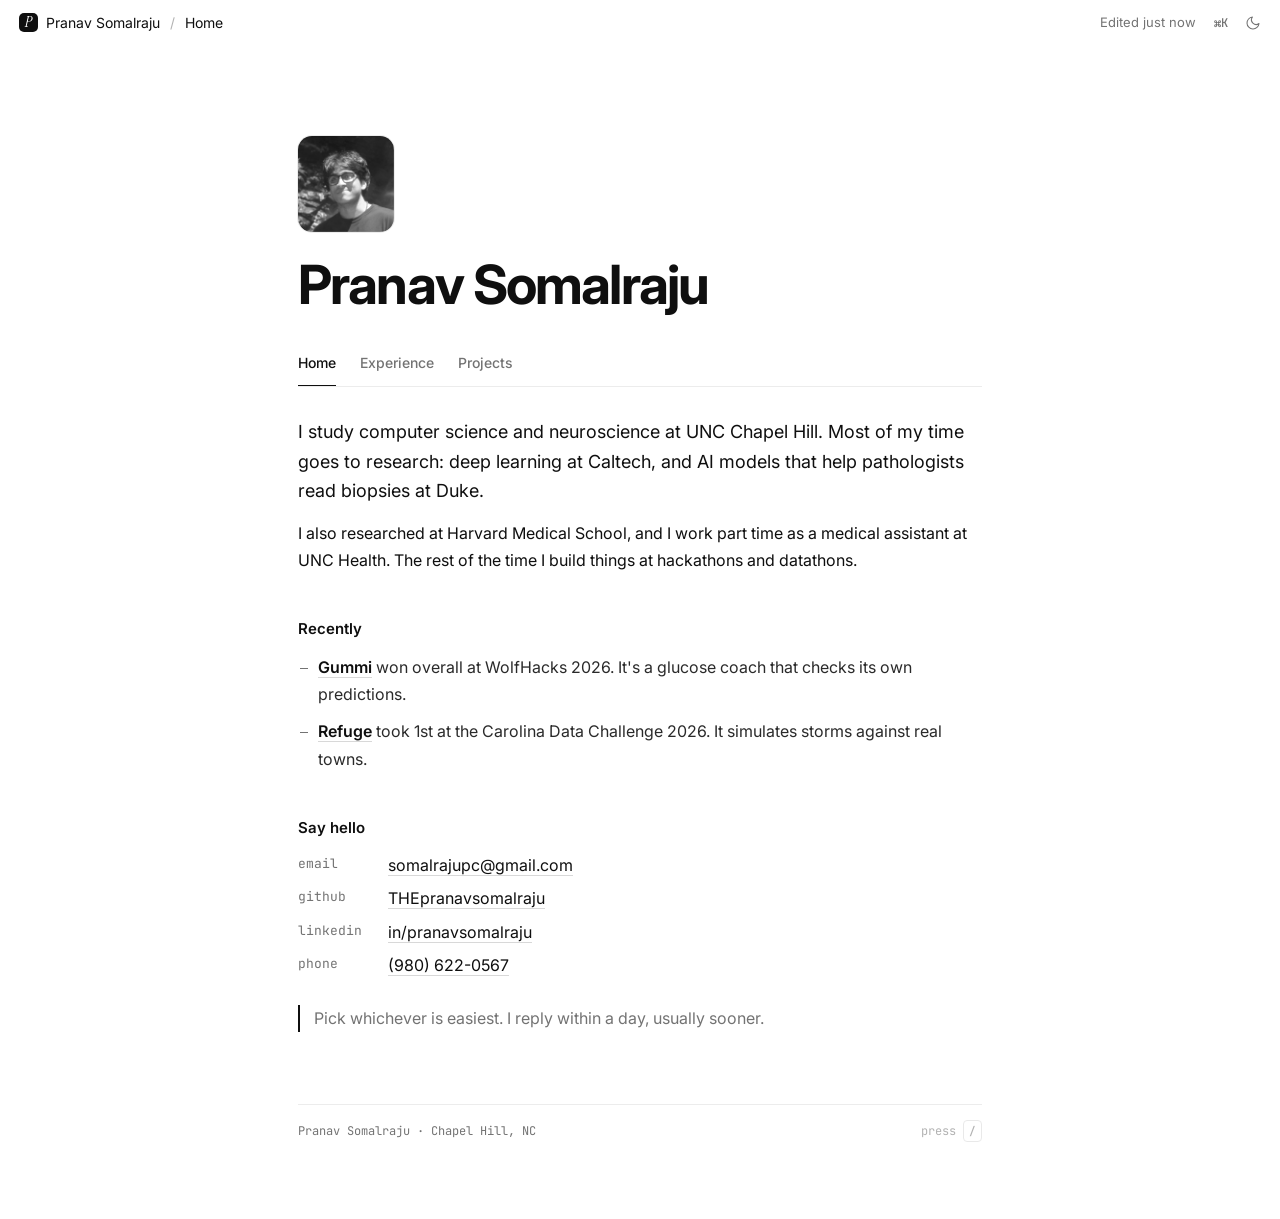
==== v2/index.html @ 1cdecbcf "Add a Listening carousel to the v2 home page, fed by Spotify A vanilla port of the squeeze carousel " ====
<!doctype html>
<html lang="en">
<head>
<meta charset="utf-8" />
<meta name="viewport" content="width=device-width, initial-scale=1" />
<title>Pranav Somalraju</title>
<meta name="description" content="Pranav Somalraju — computer science and neuroscience at UNC Chapel Hill, deep learning research at Caltech and Duke." />
<!-- prototype: keep it out of search until it replaces the live page -->
<meta name="robots" content="noindex" />
<link rel="icon" href="../favicon.ico" sizes="any" />
<script>try{var t=localStorage.getItem('v2-theme');if(t)document.documentElement.dataset.theme=t}catch(e){}</script>
<link rel="preconnect" href="https://fonts.googleapis.com">
<link rel="preconnect" href="https://fonts.gstatic.com" crossorigin>
<link href="https://fonts.googleapis.com/css2?family=Inter:wght@400;500;600;700&family=JetBrains+Mono:wght@400;500&family=Instrument+Serif:ital@0;1&display=swap" rel="stylesheet">
<link rel="stylesheet" href="style.css" />
</head>
<body>

<header class="topbar" id="topbar">
  <nav class="crumbs" aria-label="Breadcrumb">
    <a class="crumb" href="#home"><span class="mono-p" aria-hidden="true">P</span><span class="crumb-name">Pranav Somalraju</span></a>
    <span class="slash" aria-hidden="true">/</span>
    <span class="crumb cur" id="crumb" aria-current="page"></span>
  </nav>
  <div class="tb-right">
    <span class="edited" id="edited"></span>
    <button class="tb-btn" id="open-palette" aria-label="Commands"><kbd>⌘K</kbd></button>
    <button class="tb-btn sq" id="theme" aria-label="Switch theme"></button>
  </div>
</header>

<main class="page">
  <div class="page-icon"><img src="../portrait.jpg" alt="Pranav Somalraju" width="400" height="400" /></div>
  <h1 class="title" id="title" aria-label="Pranav Somalraju">Pranav Somalraju</h1>

  <div class="tabs" role="tablist" aria-label="Sections" id="tabs">
    <button class="tab" role="tab" id="t-home" aria-controls="v-home" data-tab="home">Home</button>
    <button class="tab" role="tab" id="t-experience" aria-controls="v-experience" data-tab="experience">Experience</button>
    <button class="tab" role="tab" id="t-projects" aria-controls="v-projects" data-tab="projects">Projects</button>
    <span class="tab-ink" id="tab-ink" aria-hidden="true"></span>
  </div>

  <!-- HOME -->
  <section class="view" id="v-home" role="tabpanel" aria-labelledby="t-home" data-view="home" hidden>
    <p class="lead">I study computer science and neuroscience at UNC Chapel Hill. Most of my time goes to research: deep learning at Caltech, and AI models that help pathologists read biopsies at Duke.</p>
    <p>I also researched at Harvard Medical School, and I work part time as a medical assistant at UNC Health. The rest of the time I build things at hackathons and datathons.</p>

    <h2 data-md="##">Recently</h2>
    <ul class="updates">
      <li><a href="#projects/gummi">Gummi</a> won overall at WolfHacks 2026. It's a glucose coach that checks its own predictions.</li>
      <li><a href="#projects/refuge">Refuge</a> took 1st at the Carolina Data Challenge 2026. It simulates storms against real towns.</li>
    </ul>

    <!-- live from /api/listening; stays hidden when Spotify isn't answering -->
    <div class="ls" id="ls" hidden>
      <div class="ls-head">
        <h2 data-md="##">Listening</h2>
        <div class="ls-nav"><button type="button" id="ls-prev" aria-label="Newer song">←</button><button type="button" id="ls-next" aria-label="Older song">→</button></div>
      </div>
      <div id="ls-car"></div>
    </div>

    <h2 data-md="##">Say hello</h2>
    <dl class="contact">
      <dt>email</dt><dd><a href="mailto:somalrajupc@gmail.com">somalrajupc@gmail.com</a></dd>
      <dt>github</dt><dd><a href="https://github.com/THEpranavsomalraju" target="_blank" rel="noopener">THEpranavsomalraju</a></dd>
      <dt>linkedin</dt><dd><a href="https://linkedin.com/in/pranavsomalraju" target="_blank" rel="noopener">in/pranavsomalraju</a></dd>
      <dt>phone</dt><dd><a href="tel:+19806220567">(980) 622-0567</a></dd>
    </dl>
    <blockquote>Pick whichever is easiest. I reply within a day, usually sooner.</blockquote>

    <!-- live from /api/contributions; stays hidden if GitHub can't be reached -->
    <div class="gh" id="gh" hidden></div>
  </section>

  <!-- EXPERIENCE -->
  <section class="view" id="v-experience" role="tabpanel" aria-labelledby="t-experience" data-view="experience" hidden>
    <ol class="tl" id="tl">
      <li class="tl-i" style="--logo:url(img/unc.png);--brand:#4B9CD3;--lh:34px;--ar:1.257">
        <span class="tl-when">present</span>
        <span class="tl-dot" aria-hidden="true"></span>
        <div class="tl-body"><h3>UNC Chapel Hill</h3><p><span class="role">Student</span> Computer science and neuroscience.</p></div>
        <span class="tl-logo" aria-hidden="true"><span class="logo"></span><span class="logo tint"></span></span>
      </li>
      <li class="tl-i" style="--logo:url(img/caltech.png);--brand:#FF6C0C;--lh:23px;--ar:4.135">
        <span class="tl-when">dec 2025 — now</span>
        <span class="tl-dot" aria-hidden="true"></span>
        <div class="tl-body"><h3>Caltech</h3><p><span class="role">Research</span> Deep learning.</p></div>
        <span class="tl-logo" aria-hidden="true"><span class="logo"></span><span class="logo tint"></span></span>
      </li>
      <li class="tl-i" style="--logo:url(img/duke.png);--brand:#012169;--brand-d:#5b84e6;--lh:30px;--ar:2.886">
        <span class="tl-when">sep 2024 — now</span>
        <span class="tl-dot" aria-hidden="true"></span>
        <div class="tl-body"><h3>Duke</h3><p><span class="role">Research</span> AI models for pathologists.</p></div>
        <span class="tl-logo" aria-hidden="true"><span class="logo"></span><span class="logo tint"></span></span>
      </li>
      <li class="tl-i">
        <span class="tl-when">now</span>
        <span class="tl-dot" aria-hidden="true"></span>
        <div class="tl-body"><h3>UNC Health</h3><p><span class="role">Work</span> Medical assistant, part time.</p></div>
      </li>
      <li class="tl-i">
        <span class="tl-when">earlier</span>
        <span class="tl-dot" aria-hidden="true"></span>
        <div class="tl-body"><h3>Harvard Medical School</h3><p><span class="role">Research</span></p></div>
      </li>
    </ol>
  </section>

  <!-- PROJECTS -->
  <section class="view" id="v-projects" role="tabpanel" aria-labelledby="t-projects" data-view="projects" hidden>
    <div class="wide">
      <svg id="net" viewBox="0 0 1200 440" role="group" aria-label="The tools I use, feeding into the projects they made. Hover or focus a project to read about it."></svg>
    </div>
    <article class="detail" id="detail" aria-live="polite"></article>
  </section>

  <footer class="foot">
    <span>Pranav Somalraju · Chapel Hill, NC</span>
    <span class="hint">press <kbd>/</kbd></span>
  </footer>
</main>

<!-- command palette -->
<div class="palette" id="palette" role="dialog" aria-modal="true" aria-label="Commands" hidden>
  <div class="pal-box">
    <div class="pal-in"><input id="pal-q" type="text" placeholder="Jump to a page, a project, or an action…" autocomplete="off" spellcheck="false" aria-controls="pal-list" /><kbd>esc</kbd></div>
    <div class="pal-list" id="pal-list" role="listbox"></div>
  </div>
</div>

<div class="toast" id="toast" role="status" aria-live="polite"></div>
<div class="ghost" id="ghost" aria-hidden="true">
  <svg viewBox="0 0 16 20"><path d="M1 1v15l4-3.6 2.6 6 2.4-1-2.6-5.9H13z"/></svg>
  <span>pranav</span>
</div>
<div class="ghost-sel" id="ghost-sel" aria-hidden="true"></div>

<script src="skyline.js"></script>
<script src="squeeze.js"></script>
<script src="app.js"></script>
</body>
</html>
---- v2/style.css ----
/* ───────────────────────── tokens ───────────────────────── */
:root{
  --bg:#ffffff; --bg-2:#f6f6f5;
  --ink:#0f0f0f; --ink-2:#2a2a2a; --muted:#737373; --faint:#b3b3b3;
  --line:#ececec; --line-2:#d8d8d8;
  --hover:rgba(15,15,15,.045); --hover-2:rgba(15,15,15,.08);
  --shadow:0 0 0 1px rgba(15,15,15,.06),0 12px 32px -8px rgba(15,15,15,.18),0 2px 6px rgba(15,15,15,.05);
  --scrim:rgba(15,15,15,.14);
  --sans:"Inter",ui-sans-serif,system-ui,-apple-system,"Segoe UI",sans-serif;
  --mono:"JetBrains Mono",ui-monospace,SFMono-Regular,Menlo,monospace;
  --serif:"Instrument Serif",Georgia,serif;
  --ease:cubic-bezier(.2,.8,.2,1);
  color-scheme:light;
}
@media (prefers-color-scheme:dark){
  :root:not([data-theme="light"]){
    --bg:#0d0d0d; --bg-2:#151515;
    --ink:#f1f1f1; --ink-2:#d6d6d6; --muted:#8c8c8c; --faint:#4d4d4d;
    --line:#212121; --line-2:#323232;
    --hover:rgba(255,255,255,.05); --hover-2:rgba(255,255,255,.09);
    --shadow:0 0 0 1px rgba(255,255,255,.08),0 18px 44px -10px rgba(0,0,0,.75);
    --scrim:rgba(0,0,0,.45);
    color-scheme:dark;
  }
  :root:not([data-theme="light"]) .tl-i{--b:var(--brand-d,var(--brand))}
}
:root[data-theme="dark"]{
  --bg:#0d0d0d; --bg-2:#151515;
  --ink:#f1f1f1; --ink-2:#d6d6d6; --muted:#8c8c8c; --faint:#4d4d4d;
  --line:#212121; --line-2:#323232;
  --hover:rgba(255,255,255,.05); --hover-2:rgba(255,255,255,.09);
  --shadow:0 0 0 1px rgba(255,255,255,.08),0 18px 44px -10px rgba(0,0,0,.75);
  --scrim:rgba(0,0,0,.45);
  color-scheme:dark;
}
:root[data-theme="dark"] .tl-i{--b:var(--brand-d,var(--brand))}

/* ───────────────────────── base ───────────────────────── */
*,*::before,*::after{box-sizing:border-box}
[hidden]{display:none!important}
html{-webkit-text-size-adjust:100%}
body{margin:0;background:var(--bg);color:var(--ink);font:16px/1.7 var(--sans);
  -webkit-font-smoothing:antialiased;text-rendering:optimizeLegibility;overflow-x:hidden}
::selection{background:var(--ink);color:var(--bg)}
a{color:inherit;text-decoration:none}
button{font:inherit;color:inherit;background:none;border:0;padding:0;cursor:pointer}
kbd{font:500 11px/1 var(--mono);padding:3px 5px;border-radius:4px;border:1px solid var(--line-2);color:var(--muted);background:var(--bg)}
:focus-visible{outline:2px solid var(--ink);outline-offset:2px;border-radius:3px}
.ic{width:16px;height:16px;flex:none;display:inline-block;vertical-align:-3px}

/* ───────────────────────── top bar ───────────────────────── */
.topbar{position:sticky;top:0;z-index:30;height:46px;display:flex;align-items:center;justify-content:space-between;
  padding:0 12px;background:color-mix(in srgb,var(--bg) 82%,transparent);
  backdrop-filter:saturate(1.4) blur(12px);-webkit-backdrop-filter:saturate(1.4) blur(12px);
  border-bottom:1px solid transparent;transition:border-color .25s}
.topbar.scrolled{border-color:var(--line)}
.crumbs{display:flex;align-items:center;gap:2px;min-width:0;font-size:14px}
.crumb{display:inline-flex;align-items:center;gap:8px;padding:3px 7px;border-radius:6px;white-space:nowrap;transition:background .15s}
a.crumb:hover{background:var(--hover)}
.slash{color:var(--faint);padding:0 1px}
.mono-p{width:19px;height:19px;border-radius:5px;background:var(--ink);color:var(--bg);display:grid;place-items:center;
  font:italic 400 15px/1 var(--serif);padding-top:1px}
.tb-right{display:flex;align-items:center;gap:4px}
.edited{font-size:13px;color:var(--muted);margin-right:8px;white-space:nowrap}
.tb-btn{display:inline-flex;align-items:center;gap:7px;height:30px;padding:0 6px;border-radius:6px;color:var(--muted);transition:background .15s,color .15s}
.tb-btn:hover{background:var(--hover);color:var(--ink)}
.tb-btn.sq{width:30px;justify-content:center;padding:0}
.tb-btn kbd{border:0;background:none;font-size:12px;padding:0}

/* ───────────────────────── header ───────────────────────── */
.page{max-width:740px;margin:0 auto;padding:0 28px 80px}
.page-icon{width:96px;height:96px;margin-top:clamp(48px,10vh,96px);position:relative;border-radius:14px;overflow:hidden;
  box-shadow:0 0 0 1px var(--line);background:var(--bg-2)}
.page-icon img{width:100%;height:100%;object-fit:cover;display:block;filter:grayscale(1) contrast(1.08);transition:filter 1.2s ease}
.page-icon:hover img{filter:grayscale(0) contrast(1)}
.title{font-size:clamp(38px,6.4vw,54px);line-height:1.06;font-weight:700;letter-spacing:-.035em;margin:24px 0 0;cursor:default}
.title .ch{display:inline-block;white-space:pre;text-align:center}
.title .ch.hot{font-family:var(--mono);font-weight:500}

.eq{display:inline-flex;align-items:flex-end;gap:2px;height:10px;flex:none}
.eq i{width:2px;height:100%;background:currentColor;transform-origin:bottom;animation:eq 1.1s ease-in-out infinite}
.eq i:nth-child(2){animation-delay:-.4s}.eq i:nth-child(3){animation-delay:-.8s}
@keyframes eq{0%,100%{transform:scaleY(.3)}50%{transform:scaleY(1)}}

/* ───────────────────────── tabs ───────────────────────── */
.tabs{position:relative;display:flex;gap:4px;margin-top:30px;border-bottom:1px solid var(--line);overflow-x:auto;scrollbar-width:none}
.tabs::-webkit-scrollbar{display:none}
.tab{padding:8px 10px 11px;font-size:14px;font-weight:500;color:var(--muted);white-space:nowrap;transition:color .2s}
.tab:first-child{padding-left:0}
.tab:hover,.tab[aria-selected="true"]{color:var(--ink)}
.tab-ink{position:absolute;left:0;bottom:-1px;height:2px;width:0;background:var(--ink);
  transition:transform .45s var(--ease),width .45s var(--ease)}

/* ───────────────────────── views ───────────────────────── */
.view{padding-top:30px}
.view.enter>*{animation:fade .5s var(--ease) both}
.view.enter>*:nth-child(2){animation-delay:.04s}.view.enter>*:nth-child(3){animation-delay:.08s}
.view.enter>*:nth-child(n+4){animation-delay:.12s}
@keyframes fade{from{opacity:0}to{opacity:1}}

p{margin:0 0 14px}
.lead{font-size:18px;line-height:1.65}
h2{position:relative;font-size:15px;font-weight:600;margin:42px 0 12px}
/* markdown's heading marks, there when you look for them */
@media (hover:hover) and (min-width:900px){
  h2::before{content:attr(data-md);position:absolute;left:-30px;top:.28em;font:500 12px/1 var(--mono);color:var(--faint);opacity:0;transition:opacity .15s}
  h2:hover::before{opacity:1}
}

.updates{list-style:none;margin:0;padding:0;display:grid;gap:10px}
.updates li{position:relative;padding-left:20px;color:var(--ink-2)}
.updates li::before{content:"";position:absolute;left:2px;top:.85em;width:8px;height:1px;background:var(--muted)}
.updates a,.contact a{border-bottom:1px solid var(--line-2);transition:border-color .2s}
.updates a{font-weight:600;color:var(--ink)}
.updates a:hover,.contact a:hover{border-color:var(--ink)}

.contact{display:grid;grid-template-columns:90px 1fr;row-gap:6px;margin:0}
.contact dt{font:13px/1.9 var(--mono);color:var(--muted)}
.contact dd{margin:0;line-height:1.7}
blockquote{margin:26px 0 0;padding:0 0 0 14px;border-left:2px solid var(--ink);color:var(--muted)}

/* ───────────────────────── home: listening ───────────────────────── */
.ls-head{display:flex;align-items:center;justify-content:space-between;margin:42px 0 12px}
.ls-head h2{margin:0}
.ls-nav{display:flex;gap:6px}
.ls-nav button{width:28px;height:28px;display:grid;place-items:center;border:1px solid var(--line-2);border-radius:6px;font:13px/1 var(--mono);color:var(--muted);transition:color .2s,border-color .2s}
.ls-nav button:hover{color:var(--ink);border-color:var(--ink)}
.sq{container-type:inline-size;display:flex;flex-direction:column;--sq-ease:cubic-bezier(.16,1,.3,1)}
.sq-viewport{width:100%;height:var(--sq-h);overflow:hidden}
.sq-strip{display:flex;height:100%;width:max-content}
.sq-card{position:relative;isolation:isolate;flex:none;height:100%;overflow:hidden;padding:0;background:var(--bg-2);cursor:pointer;
  transition-property:width,margin-left,border-radius;transition-timing-function:var(--sq-ease)}
.sq-card:focus-visible{outline:2px solid var(--ink);outline-offset:2px}
/* every cover is drawn at the open card's size and centred, so a squeezed
   card only shows less of it, never a rescaled one. squeezed covers sit in
   grey; the open one, and whichever you point at, come up in colour */
.sq-pic{position:absolute;top:0;left:50%;height:100%;width:var(--sq-hero);min-width:100%;max-width:none;transform:translateX(-50%);
  object-fit:cover;display:block;filter:grayscale(1) contrast(1.05);transition:filter var(--sq-ms) var(--sq-ease)}
.sq-card.front .sq-pic,.sq-card:hover .sq-pic{filter:none}
.sq-over{position:absolute;inset:auto 0 0 0;display:flex;align-items:flex-end;gap:8px;padding:44px 12px 10px;pointer-events:none;
  background:linear-gradient(to top,rgb(0 0 0/.62),transparent);color:#fff;font:500 11.5px/1.2 var(--mono);white-space:nowrap;
  opacity:0;transition:opacity var(--sq-ms) var(--sq-ease)}
.sq-card.front .sq-over{opacity:1}
.sq-panel{display:grid;margin-top:16px}
.sq-copy{grid-area:1/1;display:flex;flex-direction:column;align-items:flex-start;gap:12px;opacity:0;visibility:hidden;pointer-events:none;
  transition:opacity var(--sq-ms) var(--sq-ease),visibility var(--sq-ms)}
.sq-copy.on{opacity:1;visibility:visible;pointer-events:auto}
@container (min-width:560px){.sq-copy{flex-direction:row;justify-content:space-between;gap:28px}}
.sq-text{margin:0;font-size:15.5px;line-height:1.6;max-width:46ch}
.sq-t{font-weight:600}
.sq-d{color:var(--muted)}
.sq-act{flex:none;display:inline-flex;align-items:center;gap:6px;padding:6px 12px;border:1px solid var(--line-2);border-radius:6px;font-size:13.5px;font-weight:500;transition:border-color .2s}
.sq-act:hover{border-color:var(--ink)}

/* ───────────────────────── home: contribution skyline ───────────────────────── */
.gh{margin-top:46px}
.sk{position:relative;color:var(--ink);background:var(--bg);font-family:var(--sans)}
.sk-head{display:flex;flex-wrap:wrap;align-items:center;justify-content:space-between;gap:8px 16px;margin-bottom:12px}
.sk-title{margin:0;font-size:15px;font-weight:400;line-height:1.4}
.sk-title b{font-weight:600;font-variant-numeric:tabular-nums}
.sk-toggle{position:relative;display:inline-flex;padding:2px;border:1px solid var(--line-2);border-radius:7px}
.sk-thumb{position:absolute;top:2px;bottom:2px;left:2px;width:34px;border-radius:5px;background:var(--ink);transition:transform .5s cubic-bezier(.65,0,.35,1)}
.sk-tbtn{position:relative;z-index:1;width:34px;height:24px;font:500 11.5px var(--mono);color:var(--muted);transition:color .5s}
.sk-tbtn[aria-pressed="true"]{color:var(--bg)}
.sk-frame{border:1px solid var(--line);border-radius:10px}
.sk-pad{position:relative;padding:14px 14px 0}
.sk-stage{position:relative;width:100%;height:150px;overflow:hidden;border-radius:6px}
.sk-canvas{position:absolute;top:0;left:0;display:block;outline:none;font-family:var(--mono)}
.sk-stage:has(.sk-canvas:focus-visible){outline:2px solid var(--ink);outline-offset:4px}
.sk-corner{position:absolute;display:flex;flex-direction:column;gap:18px;pointer-events:none;
  transition-property:opacity,transform;transition-timing-function:cubic-bezier(.65,0,.35,1)}
.sk-tr{top:4px;right:4px;align-items:flex-end}
.sk-bl{bottom:4px;left:4px;align-items:flex-start}
.sk-stat .sk-l{font-size:12.5px;color:var(--muted);line-height:1.3}
.sk-stat .sk-v{display:flex;align-items:baseline;gap:6px;margin-top:2px}
.sk-stat .sk-n{font-weight:600;font-variant-numeric:tabular-nums;letter-spacing:-.02em;line-height:1;color:var(--sk-accent,var(--ink));transition:color .5s}
.sk-stat .sk-u{font-size:14px}
.sk-stat .sk-s{font:11.5px var(--mono);color:var(--muted);white-space:nowrap;margin-top:3px}
.sk-stat.end{text-align:right}.sk-stat.end .sk-v{justify-content:flex-end}
.sk-corner .sk-n{font-size:var(--sk-big,40px)}
.sk-stat.stack .sk-n{font-size:26px}
.sk-tip{position:absolute;top:14px;left:14px;z-index:5;white-space:nowrap;pointer-events:none;opacity:0;
  padding:7px 10px;border-radius:6px;background:var(--ink);color:var(--bg);font-size:12px;line-height:1;transition:opacity .15s}
.sk-tip strong{font-weight:600}
.sk-dim{opacity:.7}
.sk-arrow{position:absolute;top:100%;left:var(--arrow,50%);margin-left:-5px;border:5px solid transparent;border-top-color:var(--ink);border-bottom:0}
.sk-rowwrap{display:grid;transition-property:grid-template-rows,opacity;transition-timing-function:cubic-bezier(.65,0,.35,1)}
.sk-rowin{min-height:0;overflow:hidden}
.sk-stats{display:grid;grid-template-columns:repeat(4,1fr);gap:16px;padding:16px 14px 4px}
.sk-foot{display:flex;flex-wrap:wrap;align-items:center;justify-content:space-between;gap:8px 16px;padding:12px 14px;font-size:12px;color:var(--muted)}
.sk-hints{display:grid;flex:1}
.sk-hints span{grid-area:1/1;transition:opacity .5s}
.sk-legend{display:flex;align-items:center;gap:5px}
.sk-less{margin-right:2px}.sk-more{margin-left:2px}
.sk-sw{width:11px;height:11px;border-radius:2px;box-shadow:inset 0 0 0 1px rgba(127,127,127,.15);transition:background-color .5s,transform .2s}
.sk-sw:hover{transform:scale(1.25)}
.sk-sr{position:absolute;width:1px;height:1px;overflow:hidden;clip:rect(0 0 0 0);white-space:nowrap}
@media (max-width:760px){.sk-stats{grid-template-columns:1fr 1fr}.sk-pad{padding:12px 12px 0}}

/* ───────────────────────── experience: a timeline ─────────────────────────
   date, dot and title share one 24px line; the logo sits in its own column
   on the right, centred on the entry, every one cropped to its real edges */
.tl{list-style:none;margin:6px 0 0;padding:0;position:relative}
.tl::before{content:"";position:absolute;left:150px;top:12px;bottom:12px;width:1px;background:var(--line-2);transform-origin:top}
.tl-i{display:grid;grid-template-columns:132px 37px 1fr auto;align-items:start;padding:0 0 40px;position:relative;--b:var(--brand)}
.tl-i:last-child{padding-bottom:0}
.tl-when{font:12.5px/24px var(--mono);color:var(--muted);text-align:right;white-space:nowrap}
.tl-dot{justify-self:center;width:9px;height:9px;margin-top:7.5px;border-radius:50%;background:var(--bg);border:1.5px solid var(--ink);position:relative;z-index:1;
  transition:background .3s}
.tl-i:hover .tl-dot{background:var(--ink)}
.tl-body h3{font-size:17px;font-weight:600;letter-spacing:-.01em;margin:0 0 2px;line-height:24px}
.tl-body p{margin:0;color:var(--muted);font-size:15px;line-height:1.6}
.role{font:12px var(--mono);color:var(--ink-2);margin-right:8px}
/* the logos print in ink. hover a row and its own colour rises through it,
   the only colour on the page */
.tl-logo{align-self:center;position:relative;height:var(--lh);width:calc(var(--lh) * var(--ar));margin-left:24px}
.logo{position:absolute;inset:0;background:var(--ink);
  -webkit-mask:var(--logo) center/100% 100% no-repeat;mask:var(--logo) center/100% 100% no-repeat}
.logo.tint{background:var(--b);clip-path:inset(100% 0 0 0);transition:clip-path .7s cubic-bezier(.7,0,.2,1)}
.tl-i:hover .logo.tint{clip-path:inset(0 0 0 0)}
/* the rail draws itself in when you open the tab */
.tl.run::before{animation:grow 1.1s cubic-bezier(.6,0,.2,1) both}
.tl.run .tl-dot{animation:pop .4s var(--ease) both;animation-delay:calc(var(--n)*.18s + .1s)}
@keyframes grow{from{transform:scaleY(0)}to{transform:scaleY(1)}}
@keyframes pop{from{transform:scale(0)}to{transform:scale(1)}}

/* ───────────────────────── projects ───────────────────────── */
.wide{position:relative;left:50%;width:min(1180px,calc(100vw - 32px));transform:translateX(-50%)}
#net{display:block;width:100%;height:auto;overflow:visible;user-select:none}
#net .lab{font:500 12px var(--mono);fill:var(--faint);letter-spacing:.02em}
#net .edge{fill:none;stroke:var(--line-2);stroke-width:1;transition:stroke .3s,stroke-width .3s,opacity .3s}
#net .edge.lit{stroke:var(--ink);stroke-width:1.5;stroke-dasharray:4 6;animation:flow .9s linear infinite}
#net.dim .edge:not(.lit){opacity:.4}
@keyframes flow{to{stroke-dashoffset:-20}}
#net .node circle{fill:var(--bg);stroke:var(--ink);stroke-width:1.4;transition:fill .25s}
#net .nh circle{stroke:var(--muted)}
#net .nh.lit circle{fill:var(--ink);stroke:var(--ink)}
#net .ni{cursor:pointer}
#net .ni text{font:500 14px var(--mono);fill:var(--muted);transition:fill .2s}
#net .ni.lit circle{fill:var(--ink)}
#net .ni.lit text,#net .ni:hover text{fill:var(--ink)}
#net .no{cursor:pointer;outline:none}
#net .no .num{font:500 12px var(--mono);fill:var(--ink);transition:fill .25s}
#net .no .name{font:600 17px var(--sans);fill:var(--muted);letter-spacing:-.01em;transition:fill .2s}
#net .no.on .body{fill:var(--ink)}
#net .no.on .num{fill:var(--bg)}
#net .no.on .name,#net .no:hover .name{fill:var(--ink)}
#net .no:focus-visible .body{stroke-width:3}
#net .ring{fill:none;stroke:var(--ink);stroke-width:1;opacity:0;transform-box:fill-box;transform-origin:center}
#net .ring.ping{animation:ping .9s var(--ease)}
@keyframes ping{0%{opacity:.7;transform:scale(1)}100%{opacity:0;transform:scale(2)}}
#net .spark{fill:var(--ink)}

.detail{margin-top:18px;padding-top:26px;border-top:1px solid var(--line);min-height:300px}
.detail.swap>*{animation:fade .35s ease both}
.d-meta{font:12.5px var(--mono);color:var(--muted);margin:0 0 6px}
.d-title{font-size:32px;font-weight:700;letter-spacing:-.03em;line-height:1.15;margin:0 0 4px}
.d-note{color:var(--muted);margin:0 0 16px}
.d-desc{font-size:17px;line-height:1.7;margin:0 0 22px}
.d-rows{display:grid;grid-template-columns:110px 1fr;row-gap:6px;margin:0 0 20px}
.d-rows dt{font:13px/1.9 var(--mono);color:var(--muted)}
.d-rows dd{margin:0;font:13.5px/1.9 var(--mono);color:var(--ink-2)}
.d-links{display:flex;gap:18px;font-weight:500}
.d-links a{border-bottom:1px solid var(--line-2);transition:border-color .2s}
.d-links a:hover{border-color:var(--ink)}

/* ───────────────────────── palette ───────────────────────── */
.palette{position:fixed;inset:0;z-index:60;background:var(--scrim);display:flex;justify-content:center;align-items:flex-start;padding:13vh 14px 0}
.pal-box{width:min(560px,100%);background:var(--bg);border-radius:12px;box-shadow:var(--shadow);overflow:hidden;animation:pop2 .2s var(--ease)}
@keyframes pop2{from{opacity:0;transform:translateY(-4px)}}
.pal-in{display:flex;align-items:center;gap:10px;padding:0 16px;border-bottom:1px solid var(--line)}
.pal-in input{flex:1;height:52px;border:0;outline:0;background:none;font:16px var(--sans);color:var(--ink)}
.pal-in input::placeholder{color:var(--faint)}
.pal-list{max-height:min(380px,55vh);overflow-y:auto;padding:6px}
.pal-g{font:500 11.5px var(--mono);color:var(--faint);padding:10px 10px 5px}
.pal-i{display:flex;align-items:center;gap:11px;padding:8px 10px;border-radius:7px;font-size:14.5px;cursor:pointer}
.pal-i .h{margin-left:auto;font:12px var(--mono);color:var(--faint)}
.pal-i[aria-selected="true"]{background:var(--hover-2)}
.pal-empty{padding:22px 12px;color:var(--muted);font-size:14px;text-align:center}

/* ───────────────────────── toast, ghost, footer ───────────────────────── */
.toast{position:fixed;left:50%;bottom:26px;z-index:70;transform:translate(-50%,14px);opacity:0;pointer-events:none;
  background:var(--ink);color:var(--bg);font-size:13.5px;font-weight:500;padding:9px 14px;border-radius:8px;transition:opacity .25s,transform .35s var(--ease)}
.toast.on{opacity:1;transform:translate(-50%,0)}

/* someone else is in the doc. only ever after you've gone quiet. */
.ghost{position:fixed;left:0;top:0;z-index:55;pointer-events:none;opacity:0;display:flex;align-items:flex-start;gap:2px;
  transition:transform 1.25s cubic-bezier(.45,0,.2,1),opacity .4s}
.ghost svg{width:15px;height:19px;fill:var(--ink);stroke:var(--bg);stroke-width:1.2;stroke-linejoin:round}
.ghost span{margin-top:15px;font:500 11px/1 var(--mono);background:var(--ink);color:var(--bg);padding:4px 6px;border-radius:4px 4px 4px 1px}
.ghost.on{opacity:1}
.ghost-sel{position:absolute;z-index:1;pointer-events:none;border-radius:4px;background:var(--hover-2);
  box-shadow:inset 2px 0 0 var(--ink);opacity:0;transition:opacity .35s}
.ghost-sel.on{opacity:1}

.foot{display:flex;justify-content:space-between;align-items:center;gap:12px;margin-top:72px;padding-top:18px;border-top:1px solid var(--line);
  font:12px var(--mono);color:var(--muted)}
.foot .hint{opacity:.55;transition:opacity .2s}
.foot .hint:hover{opacity:1}

/* the theme switch spreads out from wherever you clicked */
::view-transition-old(root),::view-transition-new(root){animation:none;mix-blend-mode:normal}

/* ───────────────────────── small screens ───────────────────────── */
@media (max-width:760px){
  .page{padding:0 18px 64px}
  .edited,.crumb-name,.foot .hint{display:none}
  .lead{font-size:17px}
  .tl::before{left:7px;top:10px}
  .tl-i{grid-template-columns:15px 1fr auto;column-gap:14px;padding-bottom:30px}
  .tl-dot{grid-column:1;grid-row:1;margin-top:5.5px}
  .tl-when{grid-column:2;grid-row:1;text-align:left;line-height:20px;margin-bottom:4px}
  .tl-body{grid-column:2;grid-row:2}
  .tl-logo{grid-column:3;grid-row:1/3;margin-left:12px;height:calc(var(--lh) * .78);width:calc(var(--lh) * .78 * var(--ar))}
  .wide{width:calc(100vw - 20px)}
  #net .ni text{font-size:15px}
  .d-title{font-size:27px}
  .d-rows{grid-template-columns:86px 1fr}
}

@media (prefers-reduced-motion:reduce){
  *,*::before,*::after{animation-duration:.01ms!important;animation-iteration-count:1!important;transition-duration:.01ms!important}
}
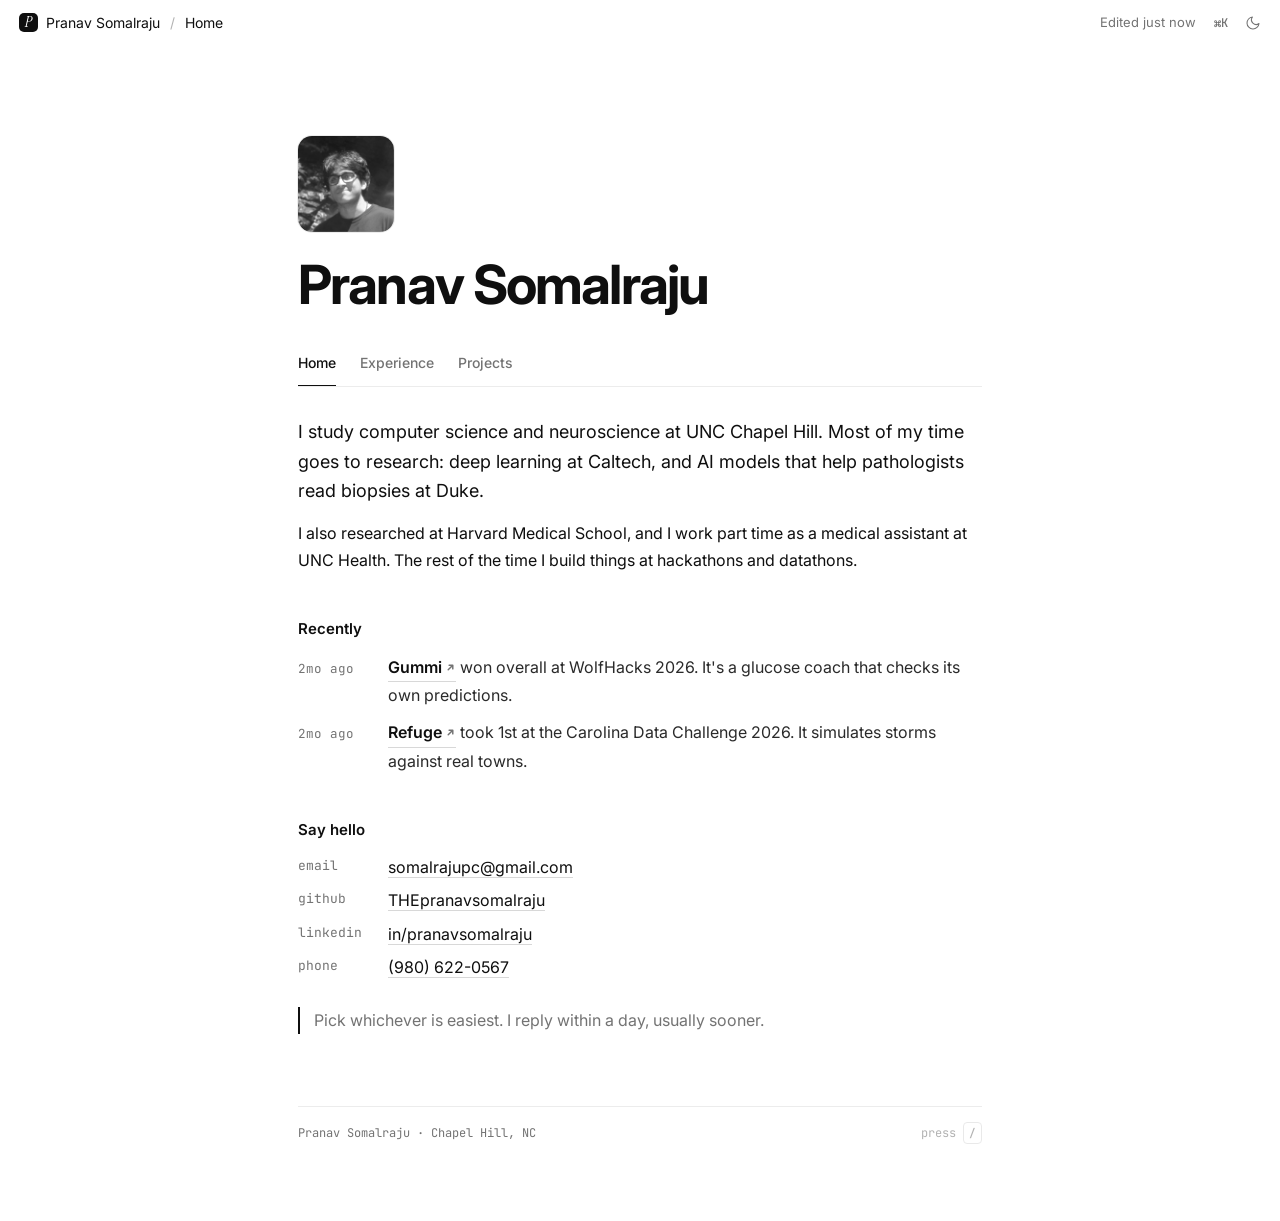
==== commit c1e48e19: "Date the v2 Recently list, add App Team Carolina, reorder Home Recently reads as a changelog now: ho" ====
--- a/v2/index.html
+++ b/v2/index.html
@@ -47,18 +47,10 @@
 
     <h2 data-md="##">Recently</h2>
     <ul class="updates">
-      <li><a href="#projects/gummi">Gummi</a> won overall at WolfHacks 2026. It's a glucose coach that checks its own predictions.</li>
-      <li><a href="#projects/refuge">Refuge</a> took 1st at the Carolina Data Challenge 2026. It simulates storms against real towns.</li>
+      <li><time class="ago" datetime="2026-10-04">oct 4</time><span><a class="go" href="#projects/gummi">Gummi<svg class="go-ic" viewBox="0 0 12 12" aria-hidden="true"><path d="M3.5 8.5 8.5 3.5M4.5 3.5h4v4"/></svg></a> won overall at WolfHacks 2026. It's a glucose coach that checks its own predictions.</span></li>
+      <li><time class="ago" datetime="2026-09-27">sep 27</time><span><a class="go" href="#projects/refuge">Refuge<svg class="go-ic" viewBox="0 0 12 12" aria-hidden="true"><path d="M3.5 8.5 8.5 3.5M4.5 3.5h4v4"/></svg></a> took 1st at the Carolina Data Challenge 2026. It simulates storms against real towns.</span></li>
     </ul>
 
-    <!-- live from /api/listening; stays hidden when Spotify isn't answering -->
-    <div class="ls" id="ls" hidden>
-      <div class="ls-head">
-        <h2 data-md="##">Listening</h2>
-        <div class="ls-nav"><button type="button" id="ls-prev" aria-label="Newer song">←</button><button type="button" id="ls-next" aria-label="Older song">→</button></div>
-      </div>
-      <div id="ls-car"></div>
-    </div>
 
     <h2 data-md="##">Say hello</h2>
     <dl class="contact">
@@ -71,6 +63,16 @@
 
     <!-- live from /api/contributions; stays hidden if GitHub can't be reached -->
     <div class="gh" id="gh" hidden></div>
+
+    <!-- live from /api/listening; stays hidden when Spotify isn't answering -->
+    <div class="ls" id="ls" hidden>
+      <div class="ls-head">
+        <h2 data-md="##">Listening</h2>
+        <div class="ls-nav"><button type="button" id="ls-prev" aria-label="Newer song">←</button><button type="button" id="ls-next" aria-label="Older song">→</button></div>
+      </div>
+      <div id="ls-car"></div>
+    </div>
+
   </section>
 
   <!-- EXPERIENCE -->
@@ -80,6 +82,12 @@
         <span class="tl-when">present</span>
         <span class="tl-dot" aria-hidden="true"></span>
         <div class="tl-body"><h3>UNC Chapel Hill</h3><p><span class="role">Student</span> Computer science and neuroscience.</p></div>
+        <span class="tl-logo" aria-hidden="true"><span class="logo"></span><span class="logo tint"></span></span>
+      </li>
+      <li class="tl-i" style="--logo:url(img/atc.svg);--brand:#56A0D3;--lh:36px;--ar:1.038">
+        <span class="tl-when">sep 2026 — now</span>
+        <span class="tl-dot" aria-hidden="true"></span>
+        <div class="tl-body"><h3>App Team Carolina</h3><p><span class="role">Backend developer</span> Luminary team.</p></div>
         <span class="tl-logo" aria-hidden="true"><span class="logo"></span><span class="logo tint"></span></span>
       </li>
       <li class="tl-i" style="--logo:url(img/caltech.png);--brand:#FF6C0C;--lh:23px;--ar:4.135">
--- a/v2/style.css
+++ b/v2/style.css
@@ -108,11 +108,17 @@
 }
 
 .updates{list-style:none;margin:0;padding:0;display:grid;gap:10px}
-.updates li{position:relative;padding-left:20px;color:var(--ink-2)}
-.updates li::before{content:"";position:absolute;left:2px;top:.85em;width:8px;height:1px;background:var(--muted)}
+/* a changelog: when on the left, what on the right */
+.updates li{display:grid;grid-template-columns:76px 1fr;column-gap:14px;align-items:baseline;color:var(--ink-2)}
+.ago{font:12.5px var(--mono);color:var(--muted);white-space:nowrap}
 .updates a,.contact a{border-bottom:1px solid var(--line-2);transition:border-color .2s}
 .updates a{font-weight:600;color:var(--ink)}
 .updates a:hover,.contact a:hover{border-color:var(--ink)}
+/* the arrow says "this goes somewhere", and leans that way when you point at it */
+.go{display:inline-flex;align-items:center;gap:3px}
+.go-ic{width:11px;height:11px;fill:none;stroke:currentColor;stroke-width:1.6;stroke-linecap:round;stroke-linejoin:round;
+  color:var(--muted);transition:transform .25s var(--ease),color .2s}
+.go:hover .go-ic{color:var(--ink);transform:translate(1.5px,-1.5px)}
 
 .contact{display:grid;grid-template-columns:90px 1fr;row-gap:6px;margin:0}
 .contact dt{font:13px/1.9 var(--mono);color:var(--muted)}
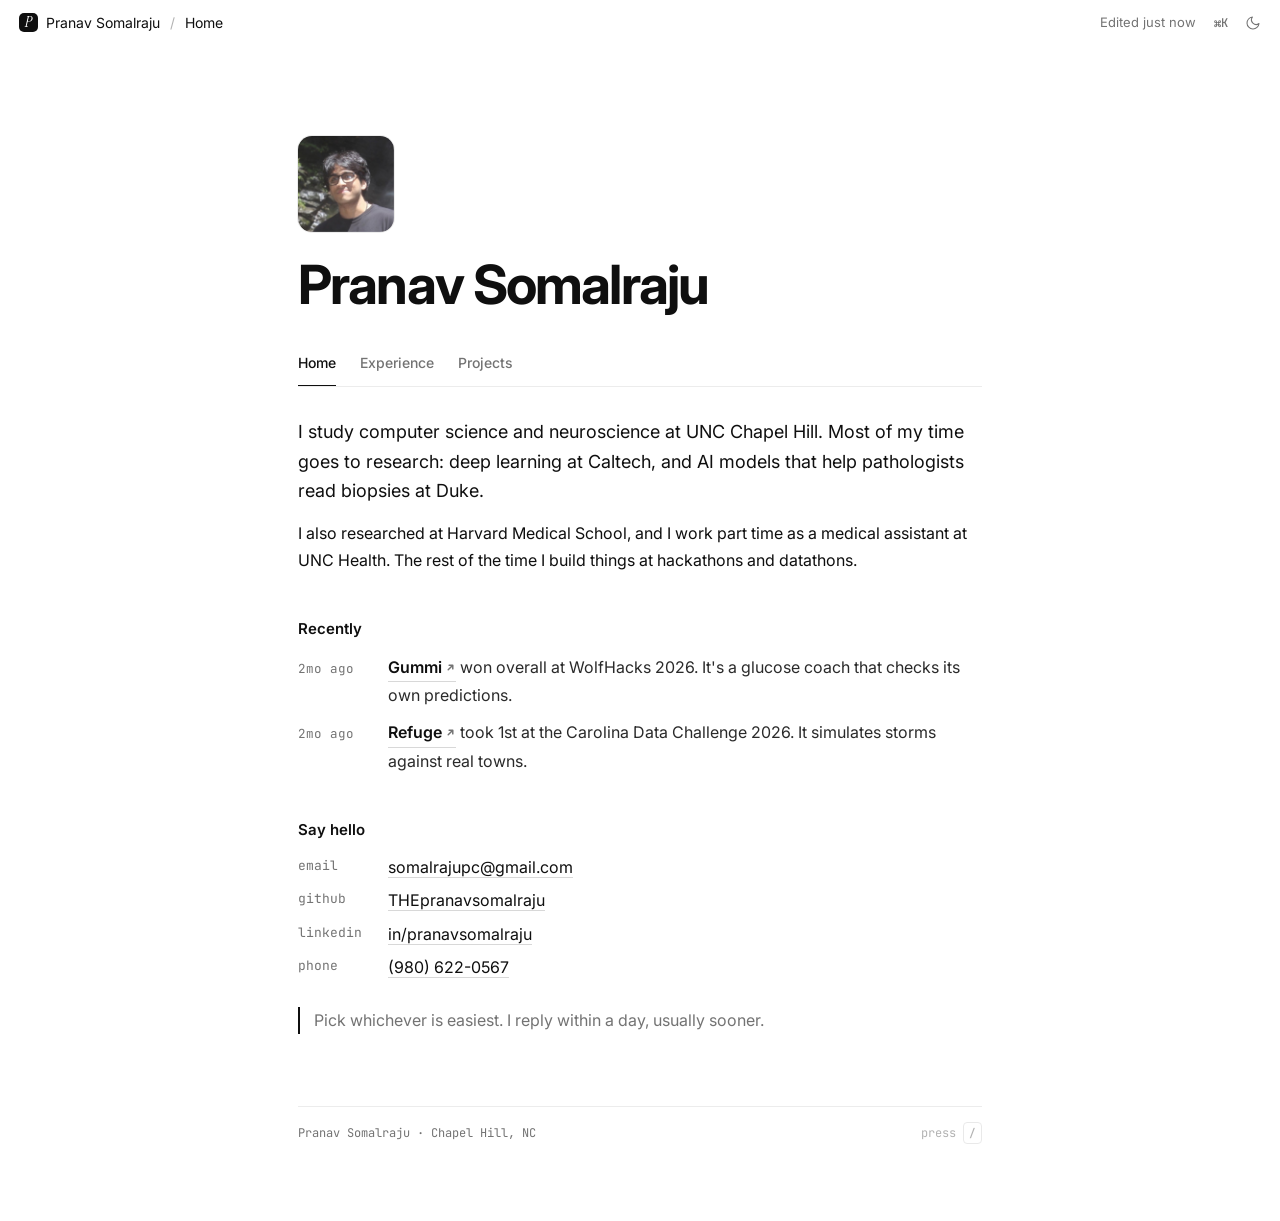
==== commit 78bf4a4d: "Colour the v2 logos and portrait, green the skyline, scramble all text Every timeline logo now shows" ====
--- a/v2/index.html
+++ b/v2/index.html
@@ -82,35 +82,37 @@
         <span class="tl-when">present</span>
         <span class="tl-dot" aria-hidden="true"></span>
         <div class="tl-body"><h3>UNC Chapel Hill</h3><p><span class="role">Student</span> Computer science and neuroscience.</p></div>
-        <span class="tl-logo" aria-hidden="true"><span class="logo"></span><span class="logo tint"></span></span>
+        <span class="tl-logo" aria-hidden="true"><span class="logo"></span></span>
       </li>
       <li class="tl-i" style="--logo:url(img/atc.svg);--brand:#56A0D3;--lh:36px;--ar:1.038">
         <span class="tl-when">sep 2026 — now</span>
         <span class="tl-dot" aria-hidden="true"></span>
         <div class="tl-body"><h3>App Team Carolina</h3><p><span class="role">Backend developer</span> Luminary team.</p></div>
-        <span class="tl-logo" aria-hidden="true"><span class="logo"></span><span class="logo tint"></span></span>
+        <span class="tl-logo" aria-hidden="true"><span class="logo"></span></span>
       </li>
       <li class="tl-i" style="--logo:url(img/caltech.png);--brand:#FF6C0C;--lh:23px;--ar:4.135">
         <span class="tl-when">dec 2025 — now</span>
         <span class="tl-dot" aria-hidden="true"></span>
         <div class="tl-body"><h3>Caltech</h3><p><span class="role">Research</span> Deep learning.</p></div>
-        <span class="tl-logo" aria-hidden="true"><span class="logo"></span><span class="logo tint"></span></span>
+        <span class="tl-logo" aria-hidden="true"><span class="logo"></span></span>
       </li>
       <li class="tl-i" style="--logo:url(img/duke.png);--brand:#012169;--brand-d:#5b84e6;--lh:30px;--ar:2.886">
         <span class="tl-when">sep 2024 — now</span>
         <span class="tl-dot" aria-hidden="true"></span>
         <div class="tl-body"><h3>Duke</h3><p><span class="role">Research</span> AI models for pathologists.</p></div>
-        <span class="tl-logo" aria-hidden="true"><span class="logo"></span><span class="logo tint"></span></span>
+        <span class="tl-logo" aria-hidden="true"><span class="logo"></span></span>
       </li>
-      <li class="tl-i">
+      <li class="tl-i" style="--lh:32px;--ar:1.876">
         <span class="tl-when">now</span>
         <span class="tl-dot" aria-hidden="true"></span>
         <div class="tl-body"><h3>UNC Health</h3><p><span class="role">Work</span> Medical assistant, part time.</p></div>
+        <span class="tl-logo pic" aria-hidden="true"><img class="lt" src="img/unchealth.svg" alt=""><img class="dk" src="img/unchealth-dark.svg" alt=""></span>
       </li>
-      <li class="tl-i">
+      <li class="tl-i" style="--lh:44px;--ar:0.861">
         <span class="tl-when">earlier</span>
         <span class="tl-dot" aria-hidden="true"></span>
         <div class="tl-body"><h3>Harvard Medical School</h3><p><span class="role">Research</span></p></div>
+        <span class="tl-logo pic" aria-hidden="true"><img src="img/hms.svg" alt=""></span>
       </li>
     </ol>
   </section>
--- a/v2/style.css
+++ b/v2/style.css
@@ -71,11 +71,13 @@
 .page{max-width:740px;margin:0 auto;padding:0 28px 80px}
 .page-icon{width:96px;height:96px;margin-top:clamp(48px,10vh,96px);position:relative;border-radius:14px;overflow:hidden;
   box-shadow:0 0 0 1px var(--line);background:var(--bg-2)}
-.page-icon img{width:100%;height:100%;object-fit:cover;display:block;filter:grayscale(1) contrast(1.08);transition:filter 1.2s ease}
-.page-icon:hover img{filter:grayscale(0) contrast(1)}
+.page-icon img{width:100%;height:100%;object-fit:cover;display:block}
 .title{font-size:clamp(38px,6.4vw,54px);line-height:1.06;font-weight:700;letter-spacing:-.035em;margin:24px 0 0;cursor:default}
 .title .ch{display:inline-block;white-space:pre;text-align:center}
 .title .ch.hot{font-family:var(--mono);font-weight:500}
+/* any letter on the page, mid-scramble: the real one holds its place, the glyph sits over it */
+.scr{position:relative;color:transparent}
+.scr::after{content:attr(data-g);position:absolute;left:50%;top:0;transform:translateX(-50%);color:var(--sc);font-family:var(--mono);font-weight:500;pointer-events:none}
 
 .eq{display:inline-flex;align-items:flex-end;gap:2px;height:10px;flex:none}
 .eq i{width:2px;height:100%;background:currentColor;transform-origin:bottom;animation:eq 1.1s ease-in-out infinite}
@@ -179,7 +181,7 @@
 .sk-bl{bottom:4px;left:4px;align-items:flex-start}
 .sk-stat .sk-l{font-size:12.5px;color:var(--muted);line-height:1.3}
 .sk-stat .sk-v{display:flex;align-items:baseline;gap:6px;margin-top:2px}
-.sk-stat .sk-n{font-weight:600;font-variant-numeric:tabular-nums;letter-spacing:-.02em;line-height:1;color:var(--sk-accent,var(--ink));transition:color .5s}
+.sk-stat .sk-n{font-weight:600;font-variant-numeric:tabular-nums;letter-spacing:-.02em;line-height:1;color:var(--ink)}
 .sk-stat .sk-u{font-size:14px}
 .sk-stat .sk-s{font:11.5px var(--mono);color:var(--muted);white-space:nowrap;margin-top:3px}
 .sk-stat.end{text-align:right}.sk-stat.end .sk-v{justify-content:flex-end}
@@ -217,13 +219,20 @@
 .tl-body h3{font-size:17px;font-weight:600;letter-spacing:-.01em;margin:0 0 2px;line-height:24px}
 .tl-body p{margin:0;color:var(--muted);font-size:15px;line-height:1.6}
 .role{font:12px var(--mono);color:var(--ink-2);margin-right:8px}
-/* the logos print in ink. hover a row and its own colour rises through it,
-   the only colour on the page */
+/* logos in their own colours. single-colour marks are drawn as a mask in
+   the brand colour (so Duke can lighten on a dark page); the multi-colour
+   ones are pictures, with a reversed UNC Health for dark pages */
 .tl-logo{align-self:center;position:relative;height:var(--lh);width:calc(var(--lh) * var(--ar));margin-left:24px}
-.logo{position:absolute;inset:0;background:var(--ink);
+.logo{position:absolute;inset:0;background:var(--b);
   -webkit-mask:var(--logo) center/100% 100% no-repeat;mask:var(--logo) center/100% 100% no-repeat}
-.logo.tint{background:var(--b);clip-path:inset(100% 0 0 0);transition:clip-path .7s cubic-bezier(.7,0,.2,1)}
-.tl-i:hover .logo.tint{clip-path:inset(0 0 0 0)}
+.tl-logo.pic img{position:absolute;inset:0;width:100%;height:100%;display:block}
+.tl-logo.pic .dk{display:none}
+:root[data-theme="dark"] .tl-logo .lt{display:none}
+:root[data-theme="dark"] .tl-logo .dk{display:block}
+@media (prefers-color-scheme:dark){
+  :root:not([data-theme="light"]) .tl-logo .lt{display:none}
+  :root:not([data-theme="light"]) .tl-logo .dk{display:block}
+}
 /* the rail draws itself in when you open the tab */
 .tl.run::before{animation:grow 1.1s cubic-bezier(.6,0,.2,1) both}
 .tl.run .tl-dot{animation:pop .4s var(--ease) both;animation-delay:calc(var(--n)*.18s + .1s)}
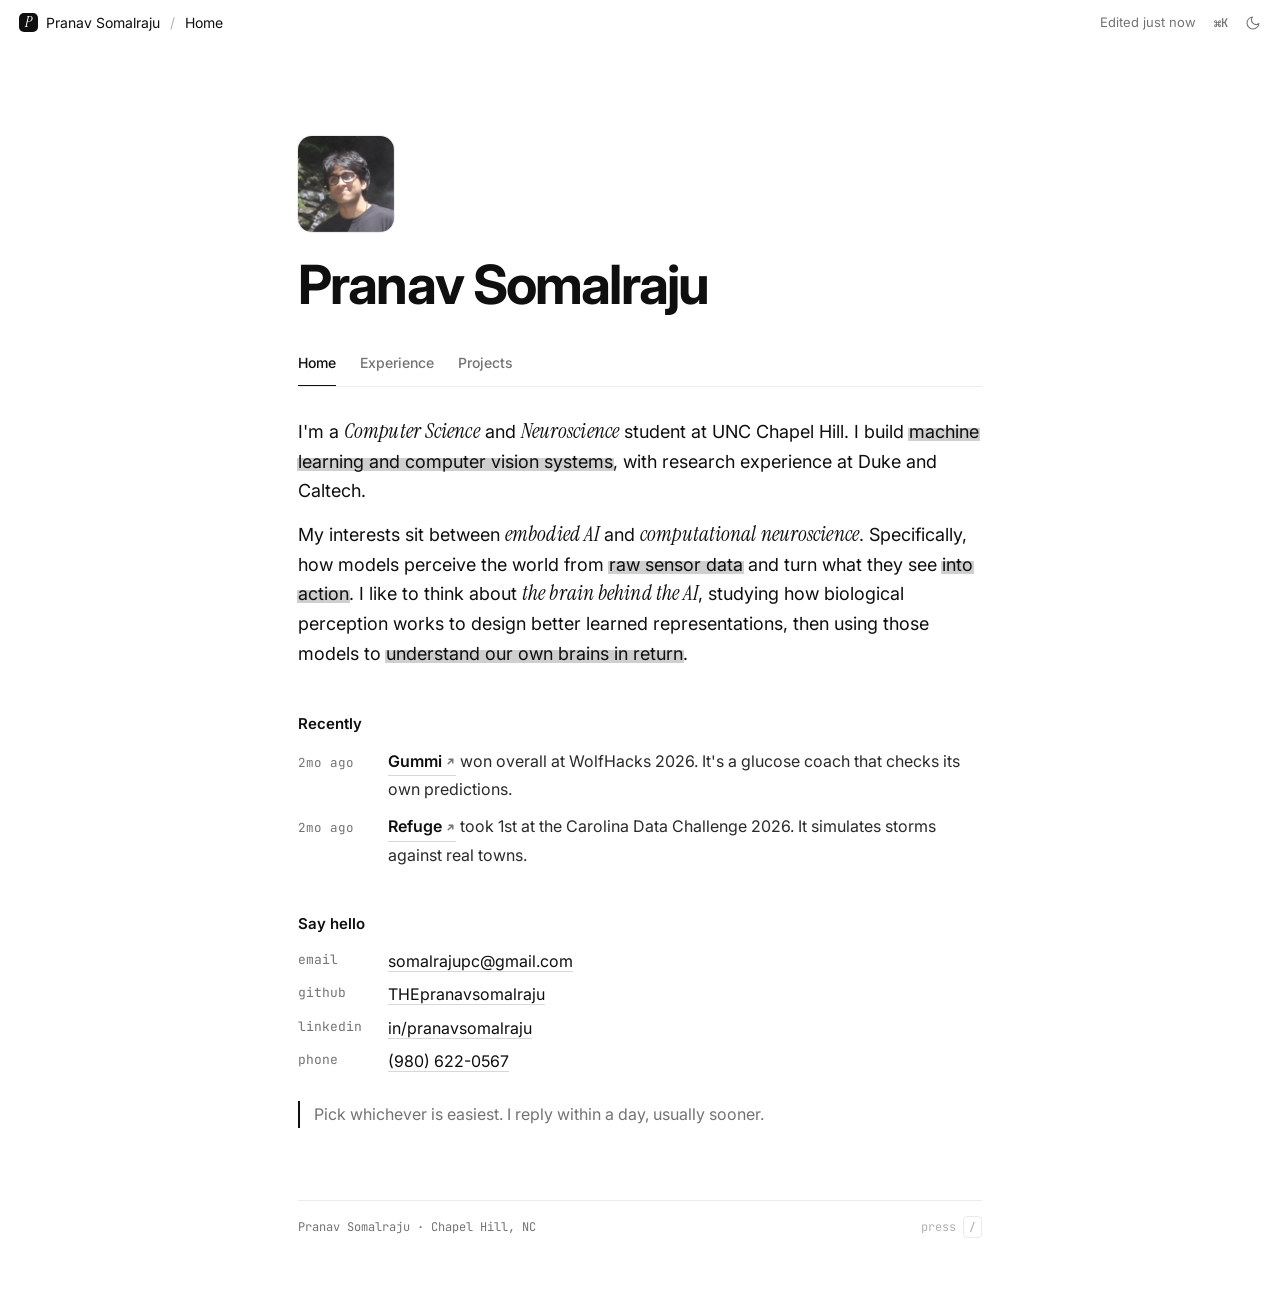
==== commit 7e2d3e0e: "Use Pranav's own bio on the v2 home page, with its key words marked The two bio paragraphs are now h" ====
--- a/v2/index.html
+++ b/v2/index.html
@@ -42,8 +42,10 @@
 
   <!-- HOME -->
   <section class="view" id="v-home" role="tabpanel" aria-labelledby="t-home" data-view="home" hidden>
-    <p class="lead">I study computer science and neuroscience at UNC Chapel Hill. Most of my time goes to research: deep learning at Caltech, and AI models that help pathologists read biopsies at Duke.</p>
-    <p>I also researched at Harvard Medical School, and I work part time as a medical assistant at UNC Health. The rest of the time I build things at hackathons and datathons.</p>
+    <div class="bio" id="bio">
+      <p class="lead">I'm a <em>Computer Science</em> and <em>Neuroscience</em> student at UNC Chapel Hill. I build <mark>machine learning and computer vision systems</mark>, with research experience at Duke and Caltech.</p>
+      <p class="lead">My interests sit between <em>embodied AI</em> and <em>computational neuroscience</em>. Specifically, how models perceive the world from <mark>raw sensor data</mark> and turn what they see <mark>into action</mark>. I like to think about <em>the brain behind the AI</em>, studying how biological perception works to design better learned representations, then using those models to <mark>understand our own brains in return</mark>.</p>
+    </div>
 
     <h2 data-md="##">Recently</h2>
     <ul class="updates">
--- a/v2/style.css
+++ b/v2/style.css
@@ -102,6 +102,14 @@
 
 p{margin:0 0 14px}
 .lead{font-size:18px;line-height:1.65}
+/* the bio's key words: ideas in a serif italic, the concrete work under a
+   stroke of ink that draws itself in, one after another, the first time
+   the bio is seen */
+.bio em{font-family:var(--serif);font-style:italic;font-size:1.16em;line-height:1;letter-spacing:.005em;color:var(--ink)}
+.bio mark{color:var(--ink);background:linear-gradient(transparent 34%,var(--hl) 34%,var(--hl) 94%,transparent 94%) no-repeat 0 0/0% 100%;
+  padding:0 .08em;margin:0 -.08em;-webkit-box-decoration-break:clone;box-decoration-break:clone;--hl:color-mix(in srgb,var(--ink) 20%,transparent)}
+.bio.inked mark{background-size:100% 100%;transition:background-size .9s cubic-bezier(.65,0,.25,1) calc(var(--n,0) * .35s + .25s)}
+.bio mark:hover{--hl:color-mix(in srgb,var(--ink) 32%,transparent)}
 h2{position:relative;font-size:15px;font-weight:600;margin:42px 0 12px}
 /* markdown's heading marks, there when you look for them */
 @media (hover:hover) and (min-width:900px){
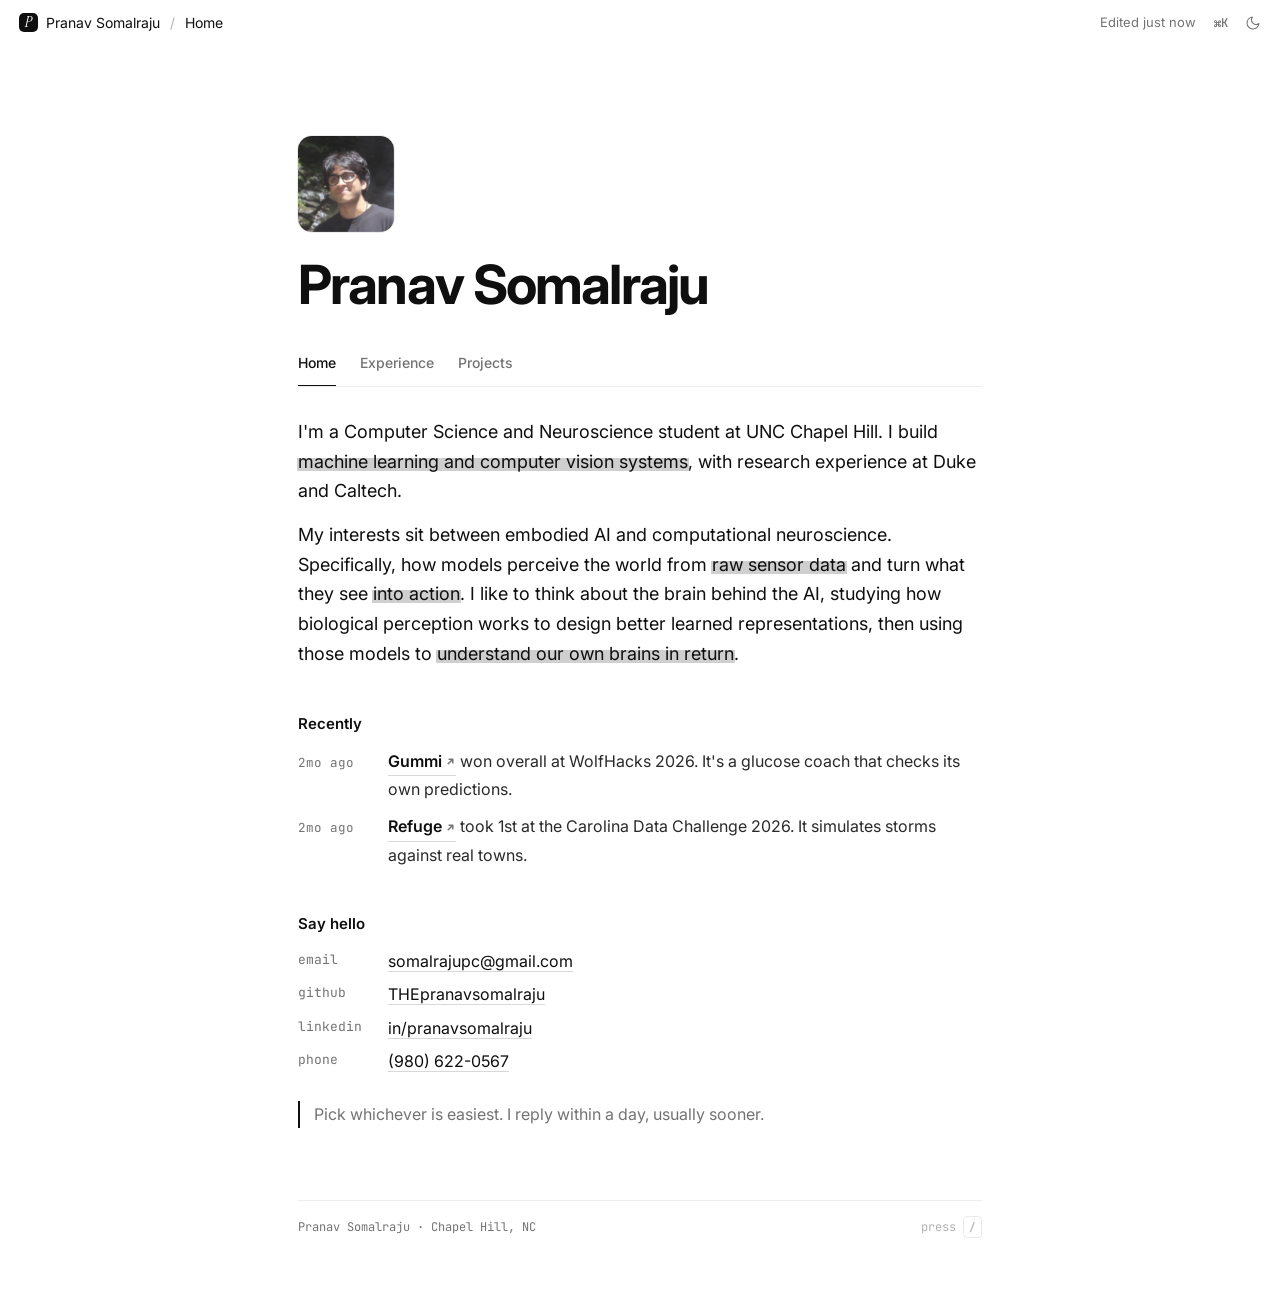
==== commit 1043dd1f: "Drop the serif italics from the v2 bio, keep the ink highlights Co-Authored-By: Claude Opus 5.5 <nor" ====
--- a/v2/index.html
+++ b/v2/index.html
@@ -43,8 +43,8 @@
   <!-- HOME -->
   <section class="view" id="v-home" role="tabpanel" aria-labelledby="t-home" data-view="home" hidden>
     <div class="bio" id="bio">
-      <p class="lead">I'm a <em>Computer Science</em> and <em>Neuroscience</em> student at UNC Chapel Hill. I build <mark>machine learning and computer vision systems</mark>, with research experience at Duke and Caltech.</p>
-      <p class="lead">My interests sit between <em>embodied AI</em> and <em>computational neuroscience</em>. Specifically, how models perceive the world from <mark>raw sensor data</mark> and turn what they see <mark>into action</mark>. I like to think about <em>the brain behind the AI</em>, studying how biological perception works to design better learned representations, then using those models to <mark>understand our own brains in return</mark>.</p>
+      <p class="lead">I'm a Computer Science and Neuroscience student at UNC Chapel Hill. I build <mark>machine learning and computer vision systems</mark>, with research experience at Duke and Caltech.</p>
+      <p class="lead">My interests sit between embodied AI and computational neuroscience. Specifically, how models perceive the world from <mark>raw sensor data</mark> and turn what they see <mark>into action</mark>. I like to think about the brain behind the AI, studying how biological perception works to design better learned representations, then using those models to <mark>understand our own brains in return</mark>.</p>
     </div>
 
     <h2 data-md="##">Recently</h2>
@@ -81,40 +81,34 @@
   <section class="view" id="v-experience" role="tabpanel" aria-labelledby="t-experience" data-view="experience" hidden>
     <ol class="tl" id="tl">
       <li class="tl-i" style="--logo:url(img/unc.png);--brand:#4B9CD3;--lh:34px;--ar:1.257">
-        <span class="tl-when">present</span>
+        <div class="tl-side"><span class="tl-logo" aria-hidden="true"><span class="logo"></span></span><span class="tl-when">present</span></div>
         <span class="tl-dot" aria-hidden="true"></span>
         <div class="tl-body"><h3>UNC Chapel Hill</h3><p><span class="role">Student</span> Computer science and neuroscience.</p></div>
-        <span class="tl-logo" aria-hidden="true"><span class="logo"></span></span>
       </li>
       <li class="tl-i" style="--logo:url(img/atc.svg);--brand:#56A0D3;--lh:36px;--ar:1.038">
-        <span class="tl-when">sep 2026 — now</span>
+        <div class="tl-side"><span class="tl-logo" aria-hidden="true"><span class="logo"></span></span><span class="tl-when">sep 2026 — now</span></div>
         <span class="tl-dot" aria-hidden="true"></span>
         <div class="tl-body"><h3>App Team Carolina</h3><p><span class="role">Backend developer</span> Luminary team.</p></div>
-        <span class="tl-logo" aria-hidden="true"><span class="logo"></span></span>
       </li>
       <li class="tl-i" style="--logo:url(img/caltech.png);--brand:#FF6C0C;--lh:23px;--ar:4.135">
-        <span class="tl-when">dec 2025 — now</span>
+        <div class="tl-side"><span class="tl-logo" aria-hidden="true"><span class="logo"></span></span><span class="tl-when">dec 2025 — now</span></div>
         <span class="tl-dot" aria-hidden="true"></span>
         <div class="tl-body"><h3>Caltech</h3><p><span class="role">Research</span> Deep learning.</p></div>
-        <span class="tl-logo" aria-hidden="true"><span class="logo"></span></span>
       </li>
       <li class="tl-i" style="--logo:url(img/duke.png);--brand:#012169;--brand-d:#5b84e6;--lh:30px;--ar:2.886">
-        <span class="tl-when">sep 2024 — now</span>
+        <div class="tl-side"><span class="tl-logo" aria-hidden="true"><span class="logo"></span></span><span class="tl-when">sep 2024 — now</span></div>
         <span class="tl-dot" aria-hidden="true"></span>
         <div class="tl-body"><h3>Duke</h3><p><span class="role">Research</span> AI models for pathologists.</p></div>
-        <span class="tl-logo" aria-hidden="true"><span class="logo"></span></span>
       </li>
       <li class="tl-i" style="--lh:32px;--ar:1.876">
-        <span class="tl-when">now</span>
+        <div class="tl-side"><span class="tl-logo pic" aria-hidden="true"><img class="lt" src="img/unchealth.svg" alt=""><img class="dk" src="img/unchealth-dark.svg" alt=""></span><span class="tl-when">now</span></div>
         <span class="tl-dot" aria-hidden="true"></span>
         <div class="tl-body"><h3>UNC Health</h3><p><span class="role">Work</span> Medical assistant, part time.</p></div>
-        <span class="tl-logo pic" aria-hidden="true"><img class="lt" src="img/unchealth.svg" alt=""><img class="dk" src="img/unchealth-dark.svg" alt=""></span>
       </li>
       <li class="tl-i" style="--lh:44px;--ar:0.861">
-        <span class="tl-when">earlier</span>
+        <div class="tl-side"><span class="tl-logo pic" aria-hidden="true"><img src="img/hms.svg" alt=""></span><span class="tl-when">earlier</span></div>
         <span class="tl-dot" aria-hidden="true"></span>
         <div class="tl-body"><h3>Harvard Medical School</h3><p><span class="role">Research</span></p></div>
-        <span class="tl-logo pic" aria-hidden="true"><img src="img/hms.svg" alt=""></span>
       </li>
     </ol>
   </section>
--- a/v2/style.css
+++ b/v2/style.css
@@ -102,10 +102,8 @@
 
 p{margin:0 0 14px}
 .lead{font-size:18px;line-height:1.65}
-/* the bio's key words: ideas in a serif italic, the concrete work under a
-   stroke of ink that draws itself in, one after another, the first time
-   the bio is seen */
-.bio em{font-family:var(--serif);font-style:italic;font-size:1.16em;line-height:1;letter-spacing:.005em;color:var(--ink)}
+/* the bio's key work sits under a stroke of ink that draws itself in, one
+   after another, the first time the bio is seen */
 .bio mark{color:var(--ink);background:linear-gradient(transparent 34%,var(--hl) 34%,var(--hl) 94%,transparent 94%) no-repeat 0 0/0% 100%;
   padding:0 .08em;margin:0 -.08em;-webkit-box-decoration-break:clone;box-decoration-break:clone;--hl:color-mix(in srgb,var(--ink) 20%,transparent)}
 .bio.inked mark{background-size:100% 100%;transition:background-size .9s cubic-bezier(.65,0,.25,1) calc(var(--n,0) * .35s + .25s)}
@@ -214,13 +212,15 @@
 @media (max-width:760px){.sk-stats{grid-template-columns:1fr 1fr}.sk-pad{padding:12px 12px 0}}
 
 /* ───────────────────────── experience: a timeline ─────────────────────────
-   date, dot and title share one 24px line; the logo sits in its own column
-   on the right, centred on the entry, every one cropped to its real edges */
-.tl{list-style:none;margin:6px 0 0;padding:0;position:relative}
-.tl::before{content:"";position:absolute;left:150px;top:12px;bottom:12px;width:1px;background:var(--line-2);transform-origin:top}
-.tl-i{display:grid;grid-template-columns:132px 37px 1fr auto;align-items:start;padding:0 0 40px;position:relative;--b:var(--brand)}
+   balanced on a centred rail: logo and date on the left, the role on the
+   right. logos share one right edge, and date, dot and title share one 24px
+   line, every logo cropped to its real edges */
+.tl{list-style:none;margin:10px 0 0;padding:0;position:relative}
+.tl::before{content:"";position:absolute;left:calc(50% - .5px);top:12px;bottom:12px;width:1px;background:var(--line-2);transform-origin:top}
+.tl-i{display:grid;grid-template-columns:minmax(0,1fr) 37px minmax(0,1fr);align-items:stretch;padding:0 0 44px;position:relative;--b:var(--brand)}
 .tl-i:last-child{padding-bottom:0}
-.tl-when{font:12.5px/24px var(--mono);color:var(--muted);text-align:right;white-space:nowrap}
+.tl-side{display:flex;justify-content:flex-end;align-items:flex-start;gap:24px}
+.tl-when{width:112px;flex:none;font:12.5px/24px var(--mono);color:var(--muted);text-align:right;white-space:nowrap}
 .tl-dot{justify-self:center;width:9px;height:9px;margin-top:7.5px;border-radius:50%;background:var(--bg);border:1.5px solid var(--ink);position:relative;z-index:1;
   transition:background .3s}
 .tl-i:hover .tl-dot{background:var(--ink)}
@@ -230,7 +230,7 @@
 /* logos in their own colours. single-colour marks are drawn as a mask in
    the brand colour (so Duke can lighten on a dark page); the multi-colour
    ones are pictures, with a reversed UNC Health for dark pages */
-.tl-logo{align-self:center;position:relative;height:var(--lh);width:calc(var(--lh) * var(--ar));margin-left:24px}
+.tl-logo{align-self:center;flex:none;position:relative;height:var(--lh);width:calc(var(--lh) * var(--ar))}
 .logo{position:absolute;inset:0;background:var(--b);
   -webkit-mask:var(--logo) center/100% 100% no-repeat;mask:var(--logo) center/100% 100% no-repeat}
 .tl-logo.pic img{position:absolute;inset:0;width:100%;height:100%;display:block}
@@ -331,8 +331,9 @@
   .lead{font-size:17px}
   .tl::before{left:7px;top:10px}
   .tl-i{grid-template-columns:15px 1fr auto;column-gap:14px;padding-bottom:30px}
+  .tl-side{display:contents}
   .tl-dot{grid-column:1;grid-row:1;margin-top:5.5px}
-  .tl-when{grid-column:2;grid-row:1;text-align:left;line-height:20px;margin-bottom:4px}
+  .tl-when{grid-column:2;grid-row:1;width:auto;text-align:left;line-height:20px;margin-bottom:4px}
   .tl-body{grid-column:2;grid-row:2}
   .tl-logo{grid-column:3;grid-row:1/3;margin-left:12px;height:calc(var(--lh) * .78);width:calc(var(--lh) * .78 * var(--ar))}
   .wide{width:calc(100vw - 20px)}
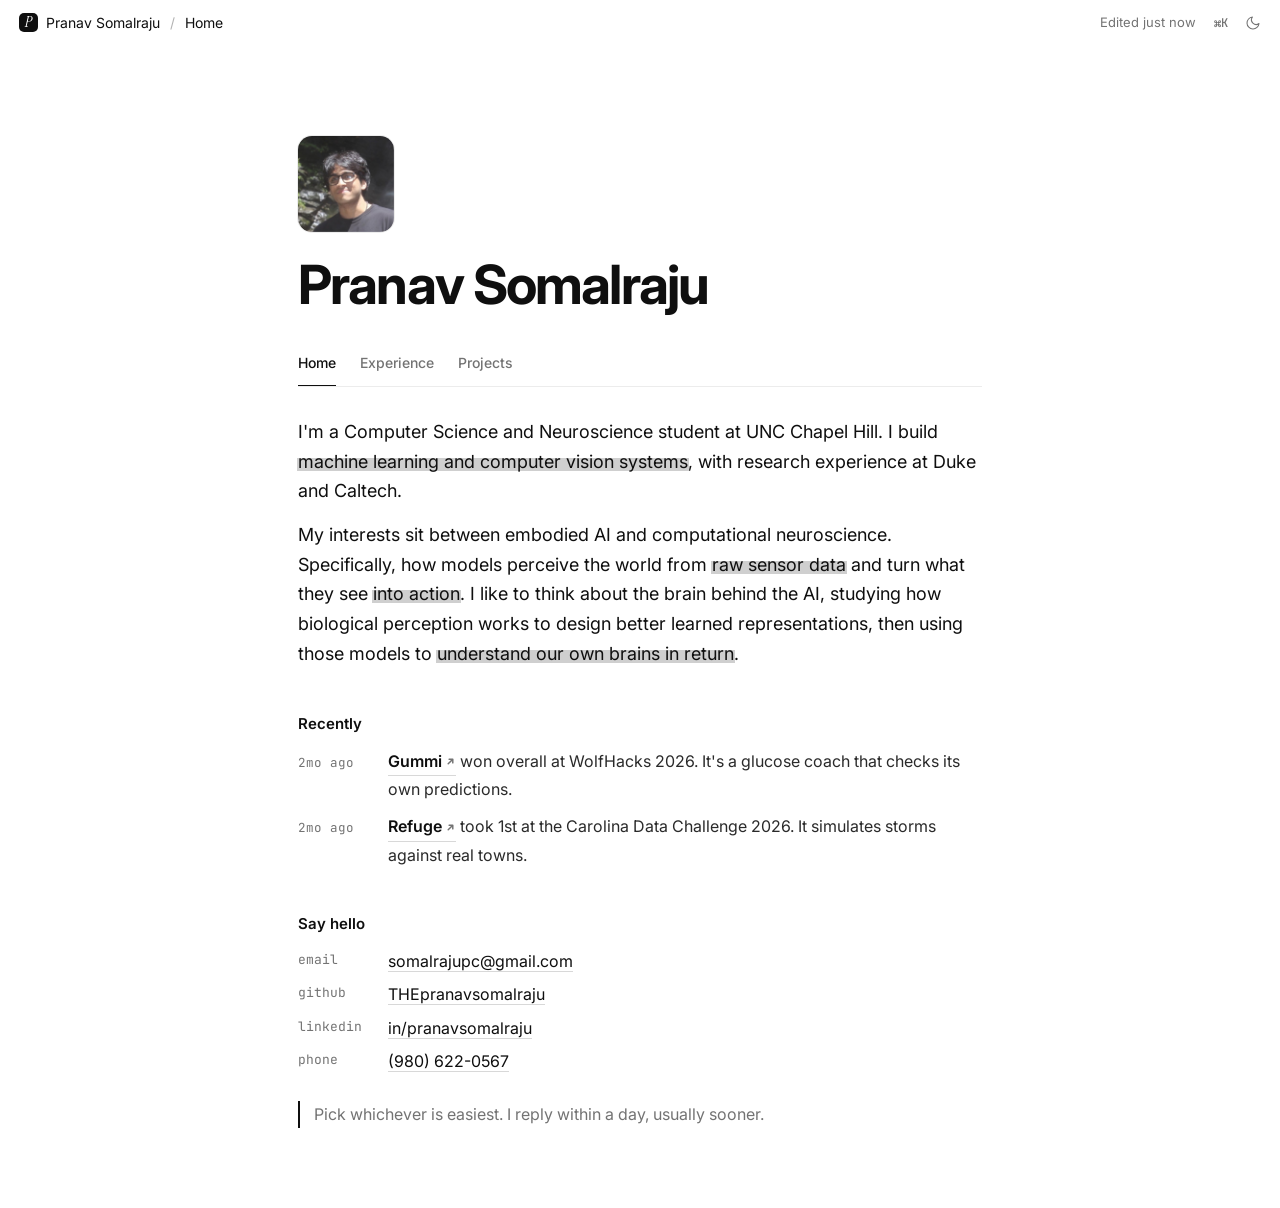
==== commit f7e97a4b: "Drop the footer from the v2 pages The name-and-place line and the press / hint are gone from every t" ====
--- a/v2/index.html
+++ b/v2/index.html
@@ -121,10 +121,6 @@
     <article class="detail" id="detail" aria-live="polite"></article>
   </section>
 
-  <footer class="foot">
-    <span>Pranav Somalraju · Chapel Hill, NC</span>
-    <span class="hint">press <kbd>/</kbd></span>
-  </footer>
 </main>
 
 <!-- command palette -->
--- a/v2/style.css
+++ b/v2/style.css
@@ -301,7 +301,7 @@
 .pal-i[aria-selected="true"]{background:var(--hover-2)}
 .pal-empty{padding:22px 12px;color:var(--muted);font-size:14px;text-align:center}
 
-/* ───────────────────────── toast, ghost, footer ───────────────────────── */
+/* ───────────────────────── toast, ghost ───────────────────────── */
 .toast{position:fixed;left:50%;bottom:26px;z-index:70;transform:translate(-50%,14px);opacity:0;pointer-events:none;
   background:var(--ink);color:var(--bg);font-size:13.5px;font-weight:500;padding:9px 14px;border-radius:8px;transition:opacity .25s,transform .35s var(--ease)}
 .toast.on{opacity:1;transform:translate(-50%,0)}
@@ -316,10 +316,6 @@
   box-shadow:inset 2px 0 0 var(--ink);opacity:0;transition:opacity .35s}
 .ghost-sel.on{opacity:1}
 
-.foot{display:flex;justify-content:space-between;align-items:center;gap:12px;margin-top:72px;padding-top:18px;border-top:1px solid var(--line);
-  font:12px var(--mono);color:var(--muted)}
-.foot .hint{opacity:.55;transition:opacity .2s}
-.foot .hint:hover{opacity:1}
 
 /* the theme switch spreads out from wherever you clicked */
 ::view-transition-old(root),::view-transition-new(root){animation:none;mix-blend-mode:normal}
@@ -327,7 +323,7 @@
 /* ───────────────────────── small screens ───────────────────────── */
 @media (max-width:760px){
   .page{padding:0 18px 64px}
-  .edited,.crumb-name,.foot .hint{display:none}
+  .edited,.crumb-name{display:none}
   .lead{font-size:17px}
   .tl::before{left:7px;top:10px}
   .tl-i{grid-template-columns:15px 1fr auto;column-gap:14px;padding-bottom:30px}
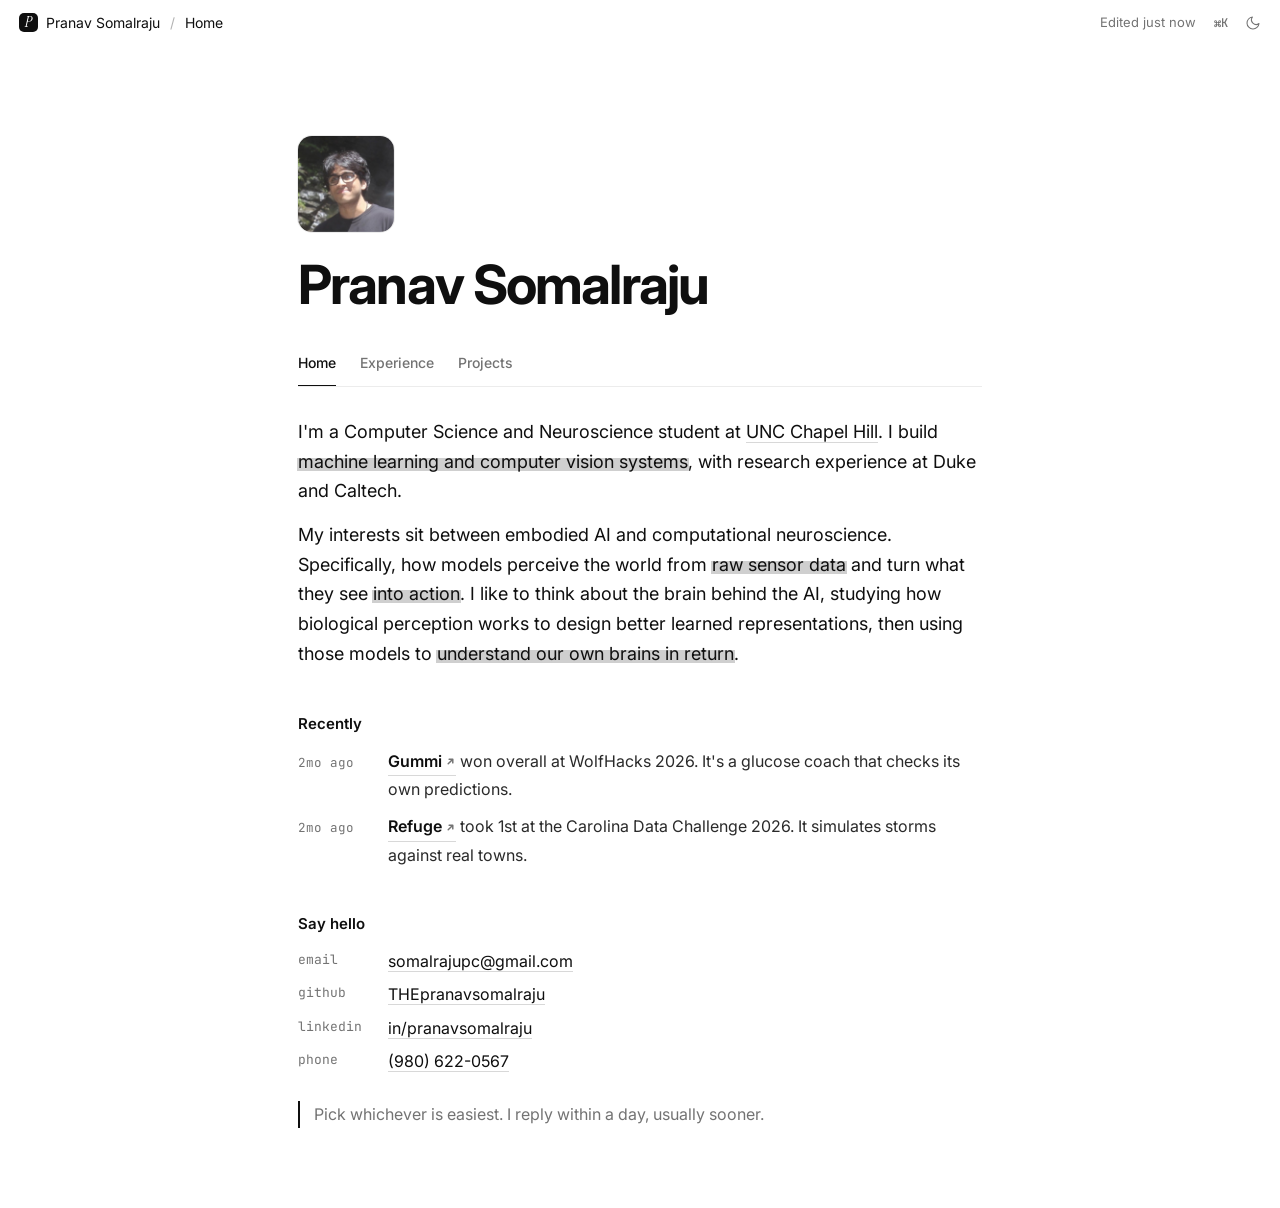
==== commit aa687b44: "Move UNC from the v2 timeline into the bio, with a pop-up logo The bio already says where Pranav stu" ====
--- a/v2/index.html
+++ b/v2/index.html
@@ -43,7 +43,7 @@
   <!-- HOME -->
   <section class="view" id="v-home" role="tabpanel" aria-labelledby="t-home" data-view="home" hidden>
     <div class="bio" id="bio">
-      <p class="lead">I'm a Computer Science and Neuroscience student at UNC Chapel Hill. I build <mark>machine learning and computer vision systems</mark>, with research experience at Duke and Caltech.</p>
+      <p class="lead">I'm a Computer Science and Neuroscience student at <span class="uni" tabindex="0">UNC Chapel Hill<span class="uni-logo" aria-hidden="true"></span></span>. I build <mark>machine learning and computer vision systems</mark>, with research experience at Duke and Caltech.</p>
       <p class="lead">My interests sit between embodied AI and computational neuroscience. Specifically, how models perceive the world from <mark>raw sensor data</mark> and turn what they see <mark>into action</mark>. I like to think about the brain behind the AI, studying how biological perception works to design better learned representations, then using those models to <mark>understand our own brains in return</mark>.</p>
     </div>
 
@@ -80,11 +80,6 @@
   <!-- EXPERIENCE -->
   <section class="view" id="v-experience" role="tabpanel" aria-labelledby="t-experience" data-view="experience" hidden>
     <ol class="tl" id="tl">
-      <li class="tl-i" style="--logo:url(img/unc.png);--brand:#4B9CD3;--lh:34px;--ar:1.257">
-        <div class="tl-side"><span class="tl-logo" aria-hidden="true"><span class="logo"></span></span><span class="tl-when">present</span></div>
-        <span class="tl-dot" aria-hidden="true"></span>
-        <div class="tl-body"><h3>UNC Chapel Hill</h3><p><span class="role">Student</span> Computer science and neuroscience.</p></div>
-      </li>
       <li class="tl-i" style="--logo:url(img/atc.svg);--brand:#56A0D3;--lh:36px;--ar:1.038">
         <div class="tl-side"><span class="tl-logo" aria-hidden="true"><span class="logo"></span></span><span class="tl-when">sep 2026 — now</span></div>
         <span class="tl-dot" aria-hidden="true"></span>
--- a/v2/style.css
+++ b/v2/style.css
@@ -102,6 +102,14 @@
 
 p{margin:0 0 14px}
 .lead{font-size:18px;line-height:1.65}
+/* UNC, underlined; point at it and the logo pops up over the words */
+.uni{position:relative;border-bottom:1px solid var(--line-2);cursor:default;transition:border-color .2s;outline:none}
+.uni:hover,.uni:focus-visible{border-color:var(--ink)}
+.uni-logo{position:absolute;left:50%;bottom:calc(100% + 8px);width:48px;height:38px;pointer-events:none;
+  background:#4B9CD3;-webkit-mask:url(img/unc.png) center/contain no-repeat;mask:url(img/unc.png) center/contain no-repeat;
+  opacity:0;transform:translate(-50%,8px) scale(.5);transform-origin:50% 100%;
+  transition:opacity .18s ease,transform .45s cubic-bezier(.34,1.56,.64,1)}
+.uni:hover .uni-logo,.uni:focus-visible .uni-logo{opacity:1;transform:translate(-50%,0) scale(1)}
 /* the bio's key work sits under a stroke of ink that draws itself in, one
    after another, the first time the bio is seen */
 .bio mark{color:var(--ink);background:linear-gradient(transparent 34%,var(--hl) 34%,var(--hl) 94%,transparent 94%) no-repeat 0 0/0% 100%;
